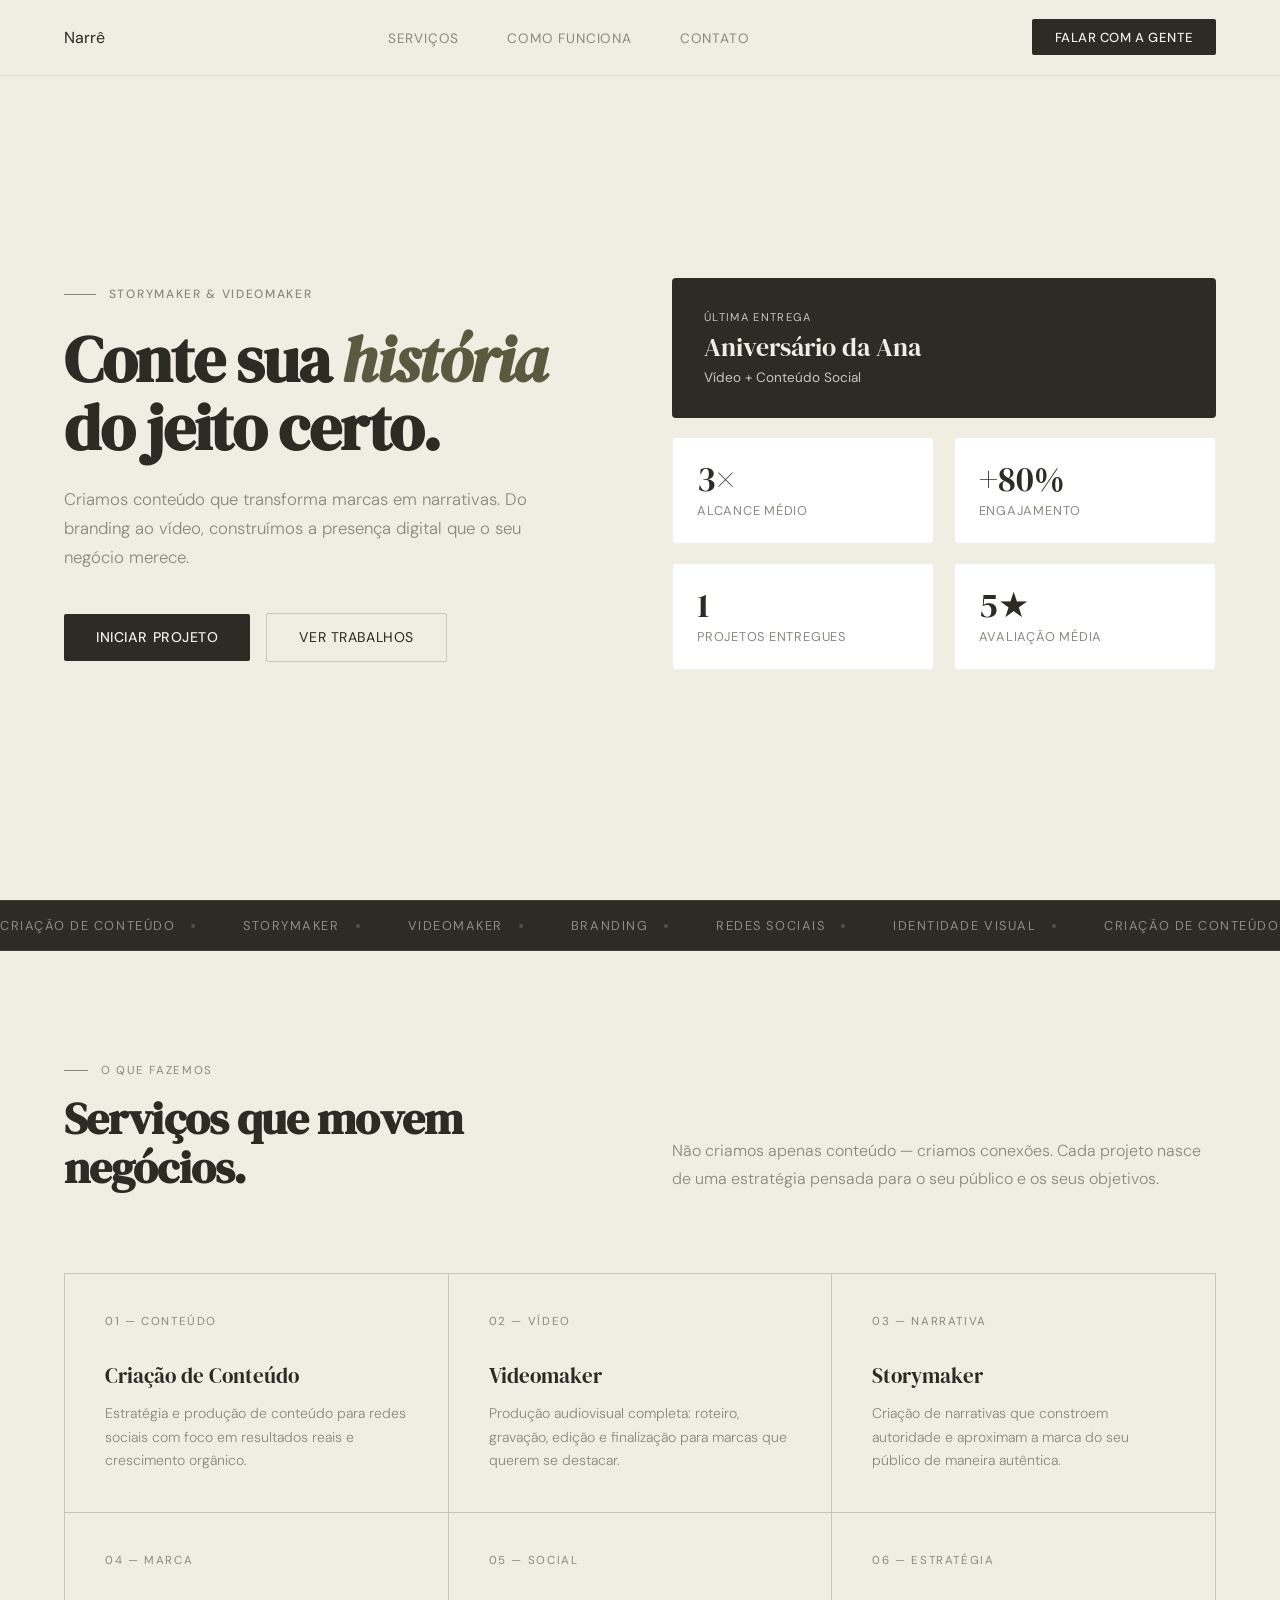
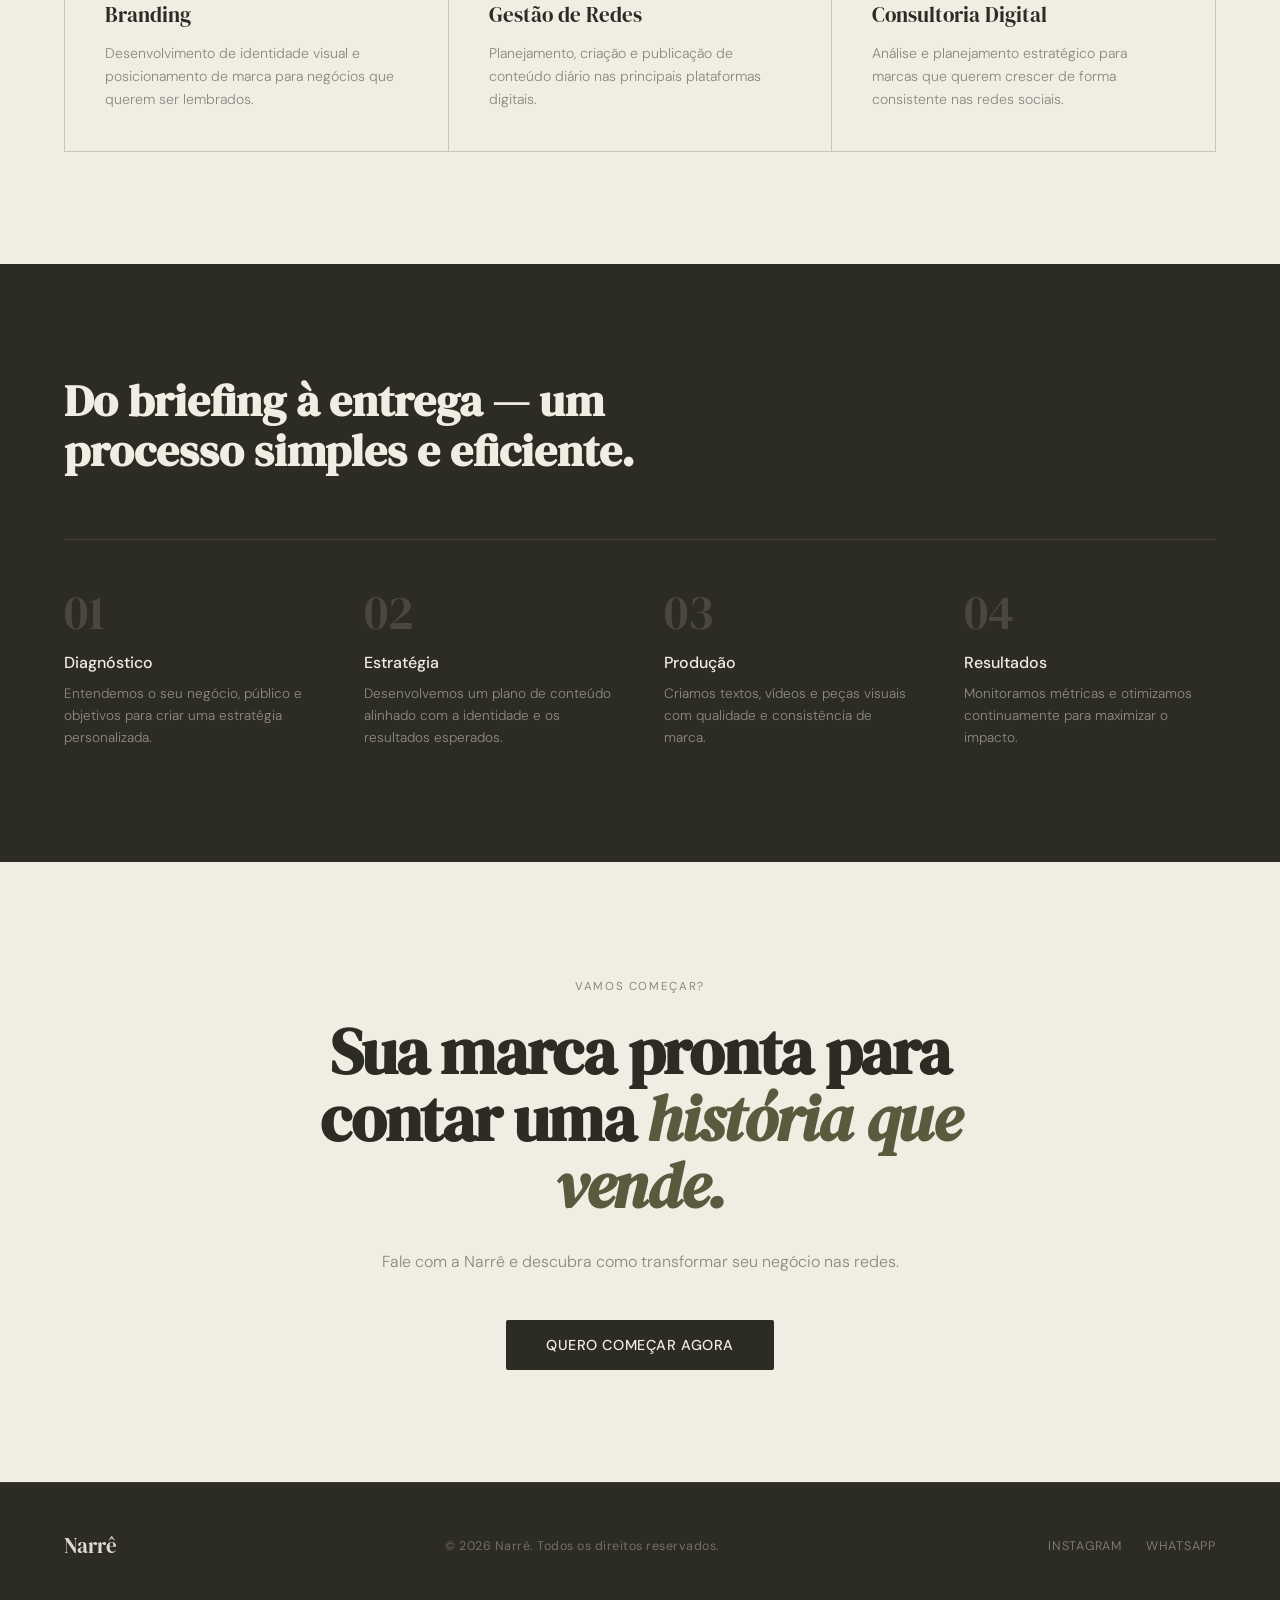
==== index.html @ 1cd0cc92 "tirando o linkedin do texto" ====
<!DOCTYPE html>
<html lang="pt-BR">
<head>
<meta charset="UTF-8">
<meta name="viewport" content="width=device-width, initial-scale=1.0">
<title>Narrê — Storymaker & Videomaker</title>
<link href="https://fonts.googleapis.com/css2?family=DM+Serif+Display:ital@0;1&family=DM+Sans:wght@300;400;500&display=swap" rel="stylesheet">
<link rel="stylesheet" href="style.css">
</head>
<body>

<nav>
  <div class="nav-logo">Narrê</div>
  <ul class="nav-links">
    <li><a href="#servicos">Serviços</a></li>
    <li><a href="#como">Como funciona</a></li>
    <li><a href="#contato">Contato</a></li>
  </ul>
  <a href="https://api.whatsapp.com/send/?phone=5511942625018&text=Ol%C3%A1%2C+quero+fazer+um+or%C3%A7amento&type=phone_number&app_absent=0" target="_blank">
  <button class="nav-cta">Falar com a gente</button>
  </a>
</nav>

<!-- HERO -->
<section class="hero">
  <div class="hero-text">
    <div class="hero-eyebrow">Storymaker & Videomaker</div>
    <h1>Conte sua <em>história</em> do jeito certo.</h1>
    <p class="hero-sub">Criamos conteúdo que transforma marcas em narrativas. Do branding ao vídeo, construímos a presença digital que o seu negócio merece.</p>
    <div class="hero-actions">
      <a href="https://api.whatsapp.com/send/?phone=5511942625018&text=Ol%C3%A1%2C+quero+fazer+um+or%C3%A7amento&type=phone_number&app_absent=0" target="_blank"><button class="btn-primary">Iniciar projeto</button></a>
      <a href="https://www.instagram.com/narre.stories?igsh=emUwam11MW8wZjVy" target="_blank"><button class="btn-ghost">Ver trabalhos</button></a>
    </div>
  </div>

 <div class="hero-visual">
    <div class="hero-card">
      <div class="hero-card-label">Última entrega</div>
      <div class="hero-card-title">Aniversário da Ana</div>
      <div class="hero-card-sub"> Vídeo + Conteúdo Social</div>
    </div>
    <div class="hero-stats">
      <div class="stat-card">
        <div class="stat-num">3×</div>
        <div class="stat-label">Alcance médio</div>
      </div>
      <div class="stat-card">
        <div class="stat-num">+80%</div>
        <div class="stat-label">Engajamento</div>
      </div>
      <div class="stat-card">
        <div class="stat-num">1</div>
        <div class="stat-label">Projetos entregues</div>
      </div>
      <div class="stat-card">
        <div class="stat-num">5★</div>
        <div class="stat-label">Avaliação média</div>
      </div>
    </div>
  </div>
</section>

<!-- MARQUEE -->
<div class="marquee-wrap">
  <div class="marquee-track">
    <span class="marquee-item">Criação de Conteúdo <span class="marquee-dot"></span></span>
    <span class="marquee-item">Storymaker <span class="marquee-dot"></span></span>
    <span class="marquee-item">Videomaker <span class="marquee-dot"></span></span>
    <span class="marquee-item">Branding <span class="marquee-dot"></span></span>
    <span class="marquee-item">Redes Sociais <span class="marquee-dot"></span></span>
    <span class="marquee-item">Identidade Visual <span class="marquee-dot"></span></span>
    <span class="marquee-item">Criação de Conteúdo <span class="marquee-dot"></span></span>
    <span class="marquee-item">Storymaker <span class="marquee-dot"></span></span>
    <span class="marquee-item">Videomaker <span class="marquee-dot"></span></span>
    <span class="marquee-item">Branding <span class="marquee-dot"></span></span>
    <span class="marquee-item">Redes Sociais <span class="marquee-dot"></span></span>
    <span class="marquee-item">Identidade Visual <span class="marquee-dot"></span></span>
  </div>
</div>

<!-- SERVICES -->
<section class="section" id="servicos">
  <div class="section-header">
    <div>
      <div class="section-eyebrow">O que fazemos</div>
      <h2 class="section-title">Serviços que movem negócios.</h2>
    </div>
    <p class="section-desc">Não criamos apenas conteúdo — criamos conexões. Cada projeto nasce de uma estratégia pensada para o seu público e os seus objetivos.</p>
  </div>

  <div class="services-grid">
    <div class="service-card">
      <div class="service-icon">01 — Conteúdo</div>
      <div class="service-name">Criação de Conteúdo</div>
      <p class="service-desc">Estratégia e produção de conteúdo para redes sociais com foco em resultados reais e crescimento orgânico.</p>
    </div>
    <div class="service-card">
      <div class="service-icon">02 — Vídeo</div>
      <div class="service-name">Videomaker</div>
      <p class="service-desc">Produção audiovisual completa: roteiro, gravação, edição e finalização para marcas que querem se destacar.</p>
    </div>
    <div class="service-card">
      <div class="service-icon">03 — Narrativa</div>
      <div class="service-name">Storymaker</div>
      <p class="service-desc">Criação de narrativas que constroem autoridade e aproximam a marca do seu público de maneira autêntica.</p>
    </div>
    <div class="service-card">
      <div class="service-icon">04 — Marca</div>
      <div class="service-name">Branding</div>
      <p class="service-desc">Desenvolvimento de identidade visual e posicionamento de marca para negócios que querem ser lembrados.</p>
    </div>
    <div class="service-card">
      <div class="service-icon">05 — Social</div>
      <div class="service-name">Gestão de Redes</div>
      <p class="service-desc">Planejamento, criação e publicação de conteúdo diário nas principais plataformas digitais.</p>
    </div>
    <div class="service-card">
      <div class="service-icon">06 — Estratégia</div>
      <div class="service-name">Consultoria Digital</div>
      <p class="service-desc">Análise e planejamento estratégico para marcas que querem crescer de forma consistente nas redes sociais.</p>
    </div>
  </div>
</section>

<!-- HOW IT WORKS -->
<section class="how-section" id="como">
  <h2 class="how-title">Do briefing à entrega — um processo simples e eficiente.</h2>
  <div class="steps">
    <div class="step">
      <div class="step-num">01</div>
      <div class="step-title">Diagnóstico</div>
      <p class="step-desc">Entendemos o seu negócio, público e objetivos para criar uma estratégia personalizada.</p>
    </div>
    <div class="step">
      <div class="step-num">02</div>
      <div class="step-title">Estratégia</div>
      <p class="step-desc">Desenvolvemos um plano de conteúdo alinhado com a identidade e os resultados esperados.</p>
    </div>
    <div class="step">
      <div class="step-num">03</div>
      <div class="step-title">Produção</div>
      <p class="step-desc">Criamos textos, vídeos e peças visuais com qualidade e consistência de marca.</p>
    </div>
    <div class="step">
      <div class="step-num">04</div>
      <div class="step-title">Resultados</div>
      <p class="step-desc">Monitoramos métricas e otimizamos continuamente para maximizar o impacto.</p>
    </div>
  </div>
</section>

<!-- CTA -->
<section class="cta-section" id="contato">
  <span class="cta-tag">Vamos começar?</span>
  <h2 class="cta-title">Sua marca pronta para contar uma <em>história que vende.</em></h2>
  <p class="cta-sub">Fale com a Narrê e descubra como transformar seu negócio nas redes.</p>
  <a href="https://api.whatsapp.com/send/?phone=5511942625018&text=Ol%C3%A1%2C+quero+fazer+um+or%C3%A7amento&type=phone_number&app_absent=0" target="_blank">
    <button class="btn-primary" style="font-size: 0.9rem; padding: 1rem 2.5rem;">Quero começar agora</button>
  </a>
</section>

<!-- FOOTER -->
<footer>
  <div class="footer-logo">Narrê</div>
  <div class="footer-copy">© 2026 Narrê. Todos os direitos reservados.</div>
  <div class="footer-links">
    <a href="https://www.instagram.com/narre.stories?igsh=emUwam11MW8wZjVy" target="_blank">Instagram</a>
    <a href="https://api.whatsapp.com/send/?phone=5511942625018&text=Ol%C3%A1%2C+quero+fazer+um+or%C3%A7amento&type=phone_number&app_absent=0" target="_blank">WhatsApp</a>
  </div>
</footer>

</body>
</html>
---- style.css ----
* { margin: 0; padding: 0; box-sizing: border-box; }

  :root {
    --cream: #F0EDE3;
    --dark: #2C2B24;
    --olive: #3D3C2E;
    --gray: #8A8880;
    --light-gray: #C8C5BB;
    --accent: #5C5A3E;
  }

  html { scroll-behavior: smooth; }

  body {
    font-family: 'DM Sans', sans-serif;
    background: var(--cream);
    color: var(--dark);
    overflow-x: hidden;
  }

  /* NAV */
  nav {
    position: fixed; top: 0; left: 0; right: 0; z-index: 100;
    display: flex; align-items: center; justify-content: space-between;
    padding: 1.2rem 5%;
    background: rgba(240, 237, 227, 0.92);
    backdrop-filter: blur(10px);
    border-bottom: 1px solid rgba(44,43,36,0.08);
  }
.nav-links { 
  display: flex; 
  gap: 2rem; 
  list-style: none;
}

.nav-links a {
  position: relative;
  font-size: 0.85rem; 
  font-weight: 400; 
  letter-spacing: 0.06em; 
  text-transform: uppercase; 
  color: var(--gray); 
  text-decoration: none;
  transition: color 0.2s;
  padding: 6px 8px;
  z-index: 1;
}

/* fundo animado */
.nav-links a::before {
  content: "";
  position: absolute;
  inset: 0;
  background: var(--dark);
  z-index: -1;

  transform: scaleX(0);
  transform-origin: center;
  transition: transform 0.3s ease;
  
}

/* hover */
.nav-links a:hover::before {
  transform: scaleX(1);
}

.nav-links a:hover {
  color: var(--cream);
}
  /*
  .nav-logo {
    font-family: 'DM Serif Display', serif;
    font-size: 1.6rem;
    color: var(--dark);
    letter-spacing: -0.02em;
  }

  .nav-links { display: flex; gap: 2rem; list-style: none;}
  .nav-links a {
    font-size: 0.85rem; font-weight: 400; letter-spacing: 0.06em; 
    text-transform: uppercase; color: var(--gray); text-decoration: none;
    transition: color 0.2s;
  }
  .nav-links a:hover { color: var(--dark); }
*/
  .nav-cta {
    background: var(--dark); color: var(--cream);
    border: none; padding: 0.6rem 1.4rem;
    font-family: 'DM Sans', sans-serif; font-size: 0.82rem;
    font-weight: 500; letter-spacing: 0.04em;
    cursor: pointer; border-radius: 2px;
    text-transform: uppercase; transition: background 0.2s;
  }
  .nav-cta:hover { background: var(--olive); }

  /* HERO */
  .hero {
    min-height: 100vh;
    display: grid; grid-template-columns: 1fr 1fr;
    align-items: center;
    padding: 8rem 5% 5rem;
    gap: 4rem;
  }

  .hero-eyebrow {
    font-size: 0.75rem; font-weight: 500; letter-spacing: 0.14em;
    text-transform: uppercase; color: var(--gray);
    margin-bottom: 1.5rem;
    display: flex; align-items: center; gap: 0.8rem;
  }
  .hero-eyebrow::before {
    content: ''; display: block; width: 32px; height: 1px; background: var(--gray);
  }

  .hero h1 {
    font-family: 'DM Serif Display', serif;
    font-size: clamp(3rem, 5vw, 4.5rem);
    line-height: 1.05; letter-spacing: -0.02em;
    color: var(--dark); margin-bottom: 1.5rem;
  }

  .hero h1 em {
    font-style: italic; color: var(--accent);
  }

  .hero-sub {
    font-size: 1.05rem; font-weight: 300; line-height: 1.75;
    color: var(--gray); max-width: 480px; margin-bottom: 2.5rem;
  }

  .hero-actions { display: flex; gap: 1rem; align-items: center; }

  .btn-primary {
    background: var(--dark); color: var(--cream);
    border: none; padding: 0.9rem 2rem;
    font-family: 'DM Sans', sans-serif; font-size: 0.88rem;
    font-weight: 500; letter-spacing: 0.04em; text-transform: uppercase;
    cursor: pointer; border-radius: 2px; transition: background 0.2s;
  }
  .btn-primary:hover { background: var(--olive); }

  .btn-ghost {
    background: transparent; color: var(--dark);
    border: 1px solid var(--light-gray); padding: 0.9rem 2rem;
    font-family: 'DM Sans', sans-serif; font-size: 0.88rem;
    font-weight: 400; letter-spacing: 0.04em; text-transform: uppercase;
    cursor: pointer; border-radius: 2px; transition: border-color 0.2s;
  }
  .btn-ghost:hover { border-color: var(--dark); }

  /* HERO VISUAL */
  .hero-visual {
    display: flex; flex-direction: column; gap: 1.2rem;
    position: relative;
  }

  .hero-card {
    background: var(--dark); color: var(--cream);
    border-radius: 4px; padding: 2rem;
    position: relative; overflow: hidden;
  }

  .hero-card-label {
    font-size: 0.7rem; letter-spacing: 0.12em; text-transform: uppercase;
    color: var(--light-gray); margin-bottom: 0.5rem;
  }

  .hero-card-title {
    font-family: 'DM Serif Display', serif;
    font-size: 1.6rem; line-height: 1.2;
  }

  .hero-card-sub { font-size: 0.85rem; color: var(--light-gray); margin-top: 0.4rem; }

  .hero-stats {
    display: grid; grid-template-columns: 1fr 1fr;
    gap: 1.2rem;
  }

  .stat-card {
    background: white; border-radius: 4px; padding: 1.5rem;
    border: 1px solid rgba(44,43,36,0.08);
  }

  .stat-num {
    font-family: 'DM Serif Display', serif;
    font-size: 2.2rem; color: var(--dark); line-height: 1;
  }

  .stat-label {
    font-size: 0.8rem; color: var(--gray); margin-top: 0.3rem;
    text-transform: uppercase; letter-spacing: 0.06em;
  }

  /* MARQUEE */
  .marquee-wrap {
    overflow: hidden; background: var(--dark); padding: 1rem 0;
    border-top: 1px solid rgba(240,237,227,0.1);
    border-bottom: 1px solid rgba(240,237,227,0.1);
  }

  .marquee-track {
    display: flex; gap: 3rem; white-space: nowrap;
    animation: marquee 18s linear infinite;
  }

  .marquee-item {
    font-size: 0.8rem; letter-spacing: 0.12em; text-transform: uppercase;
    color: var(--cream); opacity: 0.5; flex-shrink: 0;
    display: flex; align-items: center; gap: 1rem;
  }

  .marquee-dot {
    width: 4px; height: 4px; border-radius: 50%;
    background: var(--cream); opacity: 0.4;
  }

  @keyframes marquee {
    from { transform: translateX(0); }
    to { transform: translateX(-50%); }
  }

  /* SERVICES */
  .section { padding: 7rem 5%; }

  .section-header {
    display: grid; grid-template-columns: 1fr 1fr;
    gap: 4rem; margin-bottom: 5rem; align-items: end;
  }

  .section-eyebrow {
    font-size: 0.72rem; letter-spacing: 0.14em; text-transform: uppercase;
    color: var(--gray); margin-bottom: 1rem;
    display: flex; align-items: center; gap: 0.8rem;
  }

  .section-eyebrow::before {
    content: ''; display: block; width: 24px; height: 1px; background: var(--gray);
  }

  .section-title {
    font-family: 'DM Serif Display', serif;
    font-size: clamp(2rem, 3.5vw, 3rem);
    line-height: 1.1; letter-spacing: -0.02em;
  }

  .section-desc {
    font-size: 1rem; line-height: 1.75; color: var(--gray);
    font-weight: 300;
  }

  .services-grid {
    display: grid; grid-template-columns: repeat(3, 1fr);
    gap: 1px; background: var(--light-gray);
    border: 1px solid var(--light-gray);
  }

  .service-card {
    background: var(--cream); padding: 2.5rem;
    transition: background 0.25s;
    cursor: default;
  }

  .service-card:hover { background: var(--dark); }
  .service-card:hover .service-icon { color: var(--cream); opacity: 0.4; }
  .service-card:hover .service-name { color: var(--cream); }
  .service-card:hover .service-desc { color: var(--light-gray); }

  .service-icon {
    font-size: 0.72rem; letter-spacing: 0.14em; text-transform: uppercase;
    color: var(--gray); margin-bottom: 2rem;
    font-family: 'DM Sans', sans-serif;
    transition: color 0.25s, opacity 0.25s;
  }

  .service-name {
    font-family: 'DM Serif Display', serif;
    font-size: 1.3rem; margin-bottom: 0.8rem;
    transition: color 0.25s;
  }

  .service-desc {
    font-size: 0.88rem; line-height: 1.65; color: var(--gray);
    font-weight: 300; transition: color 0.25s;
  }

  /* HOW IT WORKS */
  .how-section {
    padding: 7rem 5%; background: var(--dark); color: var(--cream);
  }

  .how-title {
    font-family: 'DM Serif Display', serif;
    font-size: clamp(2rem, 3.5vw, 3rem);
    line-height: 1.1; margin-bottom: 4rem;
    max-width: 600px;
  }

  .steps {
    display: grid; grid-template-columns: repeat(4, 1fr);
    gap: 3rem;
    border-top: 1px solid rgba(240,237,227,0.12);
    padding-top: 3rem;
  }

  .step-num {
    font-family: 'DM Serif Display', serif;
    font-size: 3rem; color: rgba(240,237,227,0.15);
    margin-bottom: 1rem; line-height: 1;
  }

  .step-title {
    font-size: 1rem; font-weight: 500; margin-bottom: 0.6rem; color: var(--cream);
  }

  .step-desc {
    font-size: 0.85rem; color: rgba(240,237,227,0.5); line-height: 1.65; font-weight: 300;
  }

  /* CTA */
  .cta-section {
    padding: 7rem 5%; text-align: center;
    background: var(--cream);
  }

  .cta-tag {
    display: inline-block;
    font-size: 0.72rem; letter-spacing: 0.14em; text-transform: uppercase;
    color: var(--gray); margin-bottom: 1.5rem;
  }

  .cta-title {
    font-family: 'DM Serif Display', serif;
    font-size: clamp(2.5rem, 5vw, 4.5rem);
    line-height: 1.05; letter-spacing: -0.02em;
    max-width: 700px; margin: 0 auto 2rem;
  }

  .cta-title em { font-style: italic; color: var(--accent); }

  .cta-sub {
    font-size: 1rem; color: var(--gray); font-weight: 300;
    margin-bottom: 3rem;
  }

  /* FOOTER */
  footer {
    margin: 0 auto;
    background: var(--dark); color: var(--cream);
    padding: 3rem 5%;
    display: flex;
    align-items: center; justify-content: space-between;
    border-top: 1px solid rgba(240,237,227,0.08);
  }

  .footer-logo {
    font-family: 'DM Serif Display', serif;
    font-size: 1.3rem; opacity: 0.9;
  }

  .footer-copy {
    font-size: 0.78rem; color: rgba(240,237,227,0.35);
    letter-spacing: 0.04em;
    padding: 0rem 5%;
  }

  .footer-links { display: flex; gap: 1.5rem; }
  .footer-links a {
    font-size: 0.78rem; color: rgba(240,237,227,0.4);
    text-decoration: none; text-transform: uppercase; letter-spacing: 0.06em;
    transition: opacity 0.2s;
  }
  .footer-links a:hover { opacity: 1; color: var(--cream); }

  /* ANIMATIONS */
  @keyframes fadeUp {
    from { opacity: 0; transform: translateY(24px); }
    to { opacity: 1; transform: translateY(0); }
  }

  .hero-text > * { animation: fadeUp 0.7s ease both; }
  .hero-eyebrow { animation-delay: 0.1s; }
  .hero h1 { animation-delay: 0.25s; }
  .hero-sub { animation-delay: 0.4s; }
  .hero-actions { animation-delay: 0.55s; }
  .hero-visual { animation: fadeUp 0.7s 0.3s ease both; }

  @media (max-width: 900px) {
    .hero { grid-template-columns: 1fr; padding-top: 7rem; }
    .hero-stats { display: none; }
    .services-grid { grid-template-columns: 1fr 1fr; }
    .steps { grid-template-columns: 1fr 1fr; }
    .section-header { grid-template-columns: 1fr; gap: 1.5rem; }
    footer { flex-direction: column; gap: 1.5rem; text-align: center; }
  }

  @media (max-width: 600px) {
    .services-grid { grid-template-columns: 1fr; }
    .steps { grid-template-columns: 1fr; }
    nav .nav-links { display: none; }
  }
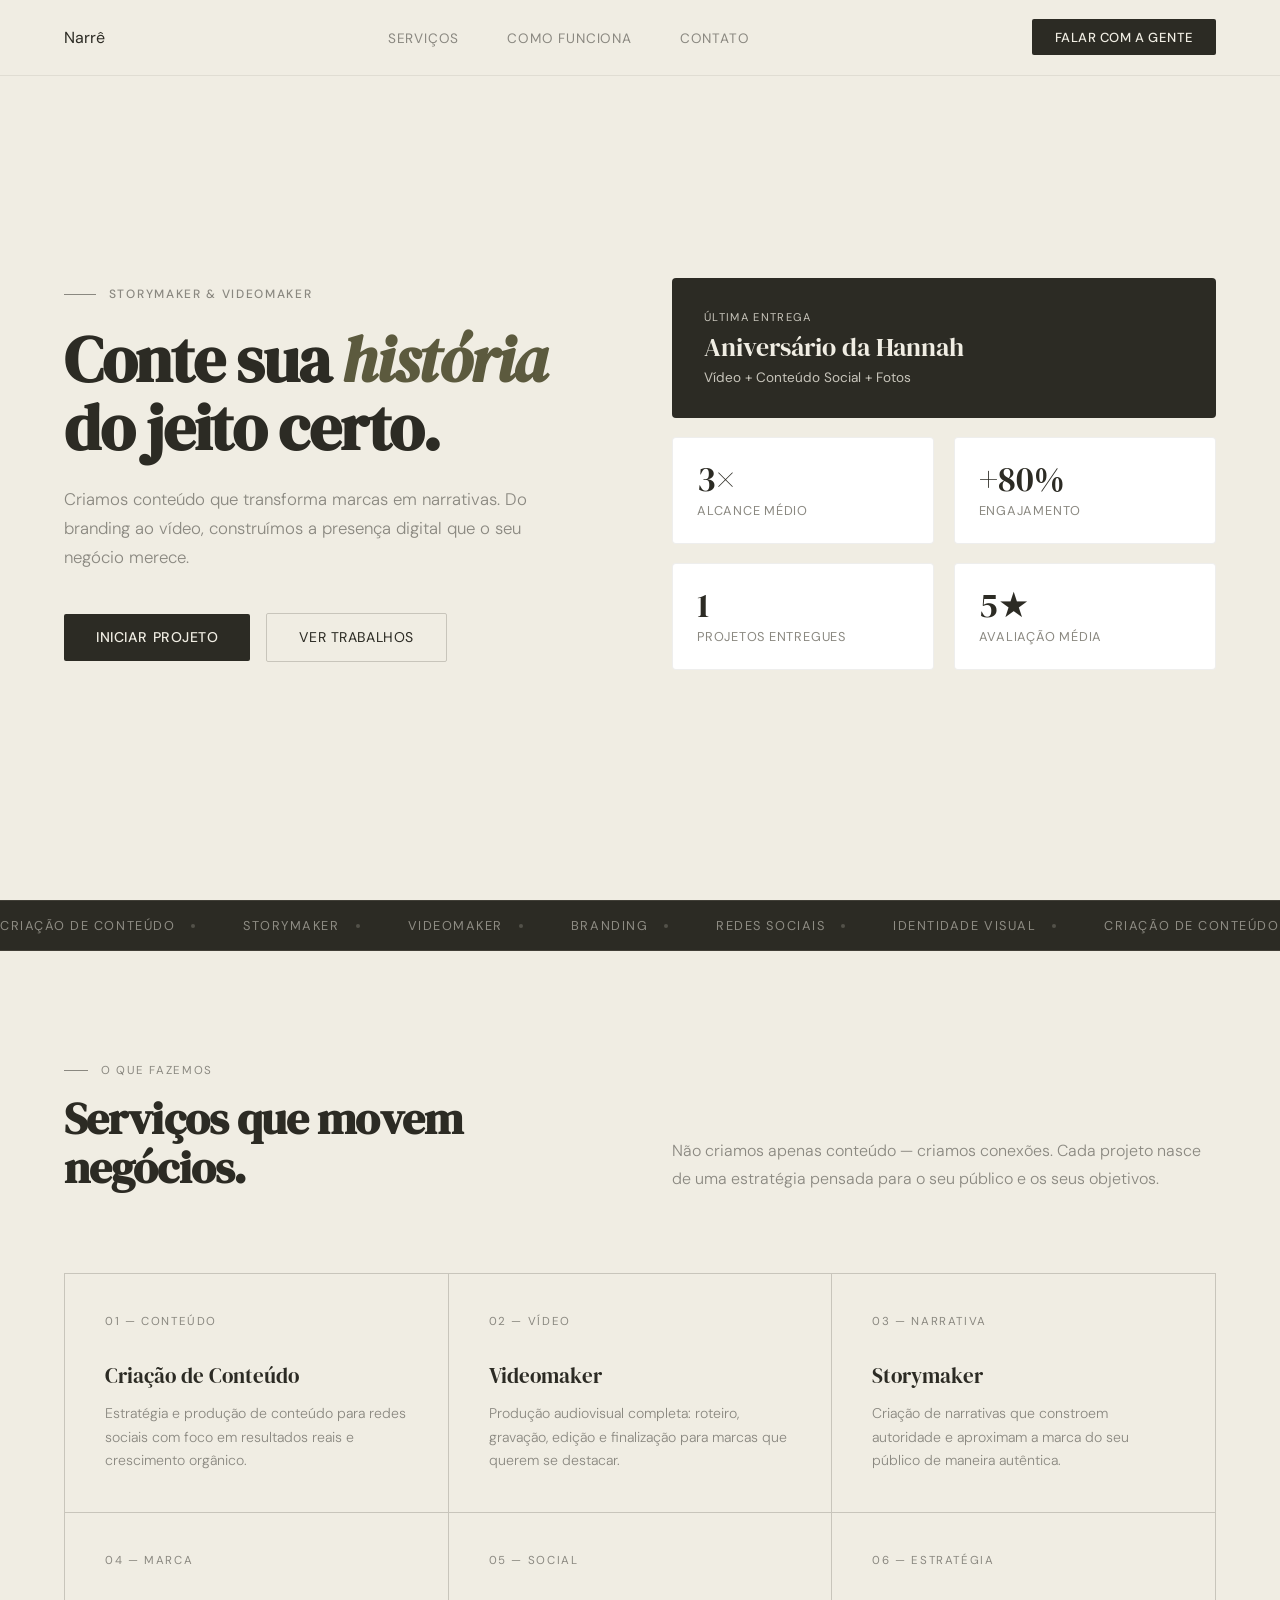
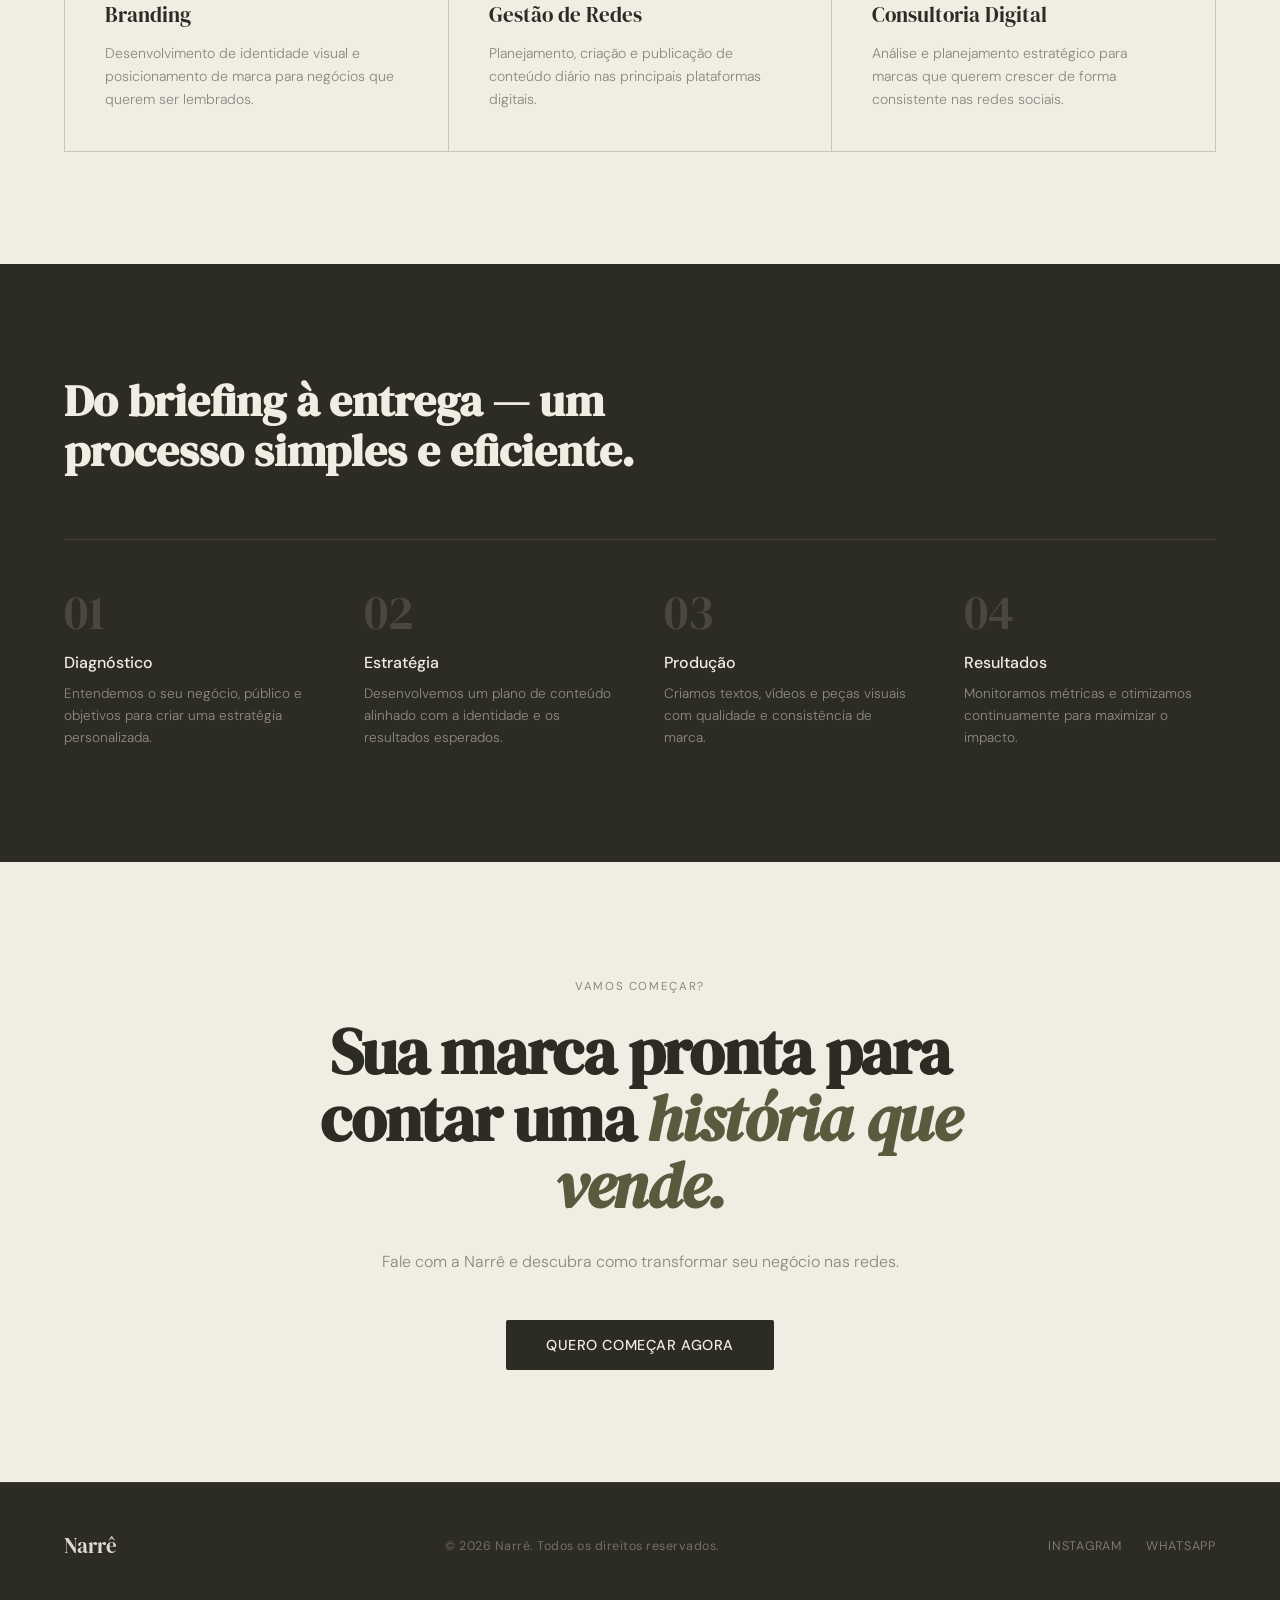
==== commit 6791ebe3: "alterando o texto de ultima entrega" ====
--- a/index.html
+++ b/index.html
@@ -36,8 +36,8 @@
  <div class="hero-visual">
     <div class="hero-card">
       <div class="hero-card-label">Última entrega</div>
-      <div class="hero-card-title">Aniversário da Ana</div>
-      <div class="hero-card-sub"> Vídeo + Conteúdo Social</div>
+      <div class="hero-card-title">Aniversário da Hannah</div>
+      <div class="hero-card-sub"> Vídeo + Conteúdo Social + Fotos</div>
     </div>
     <div class="hero-stats">
       <div class="stat-card">
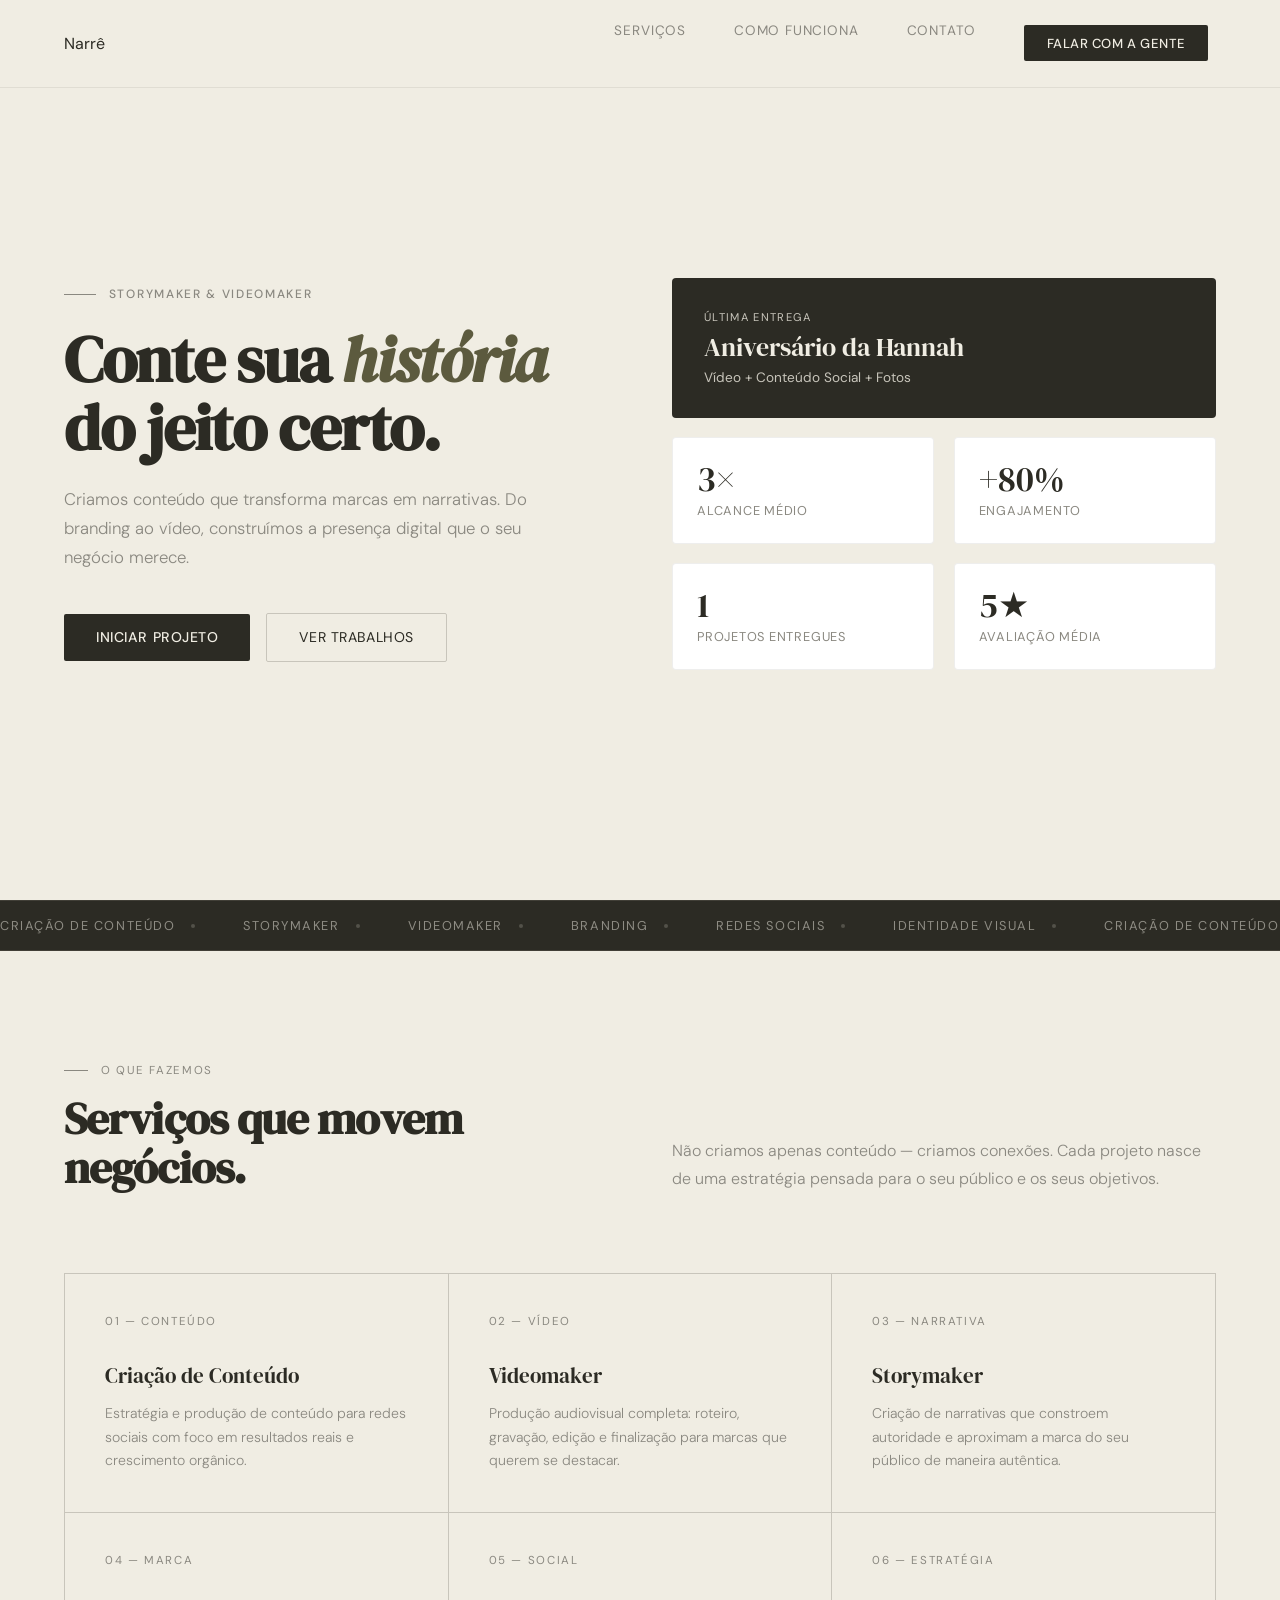
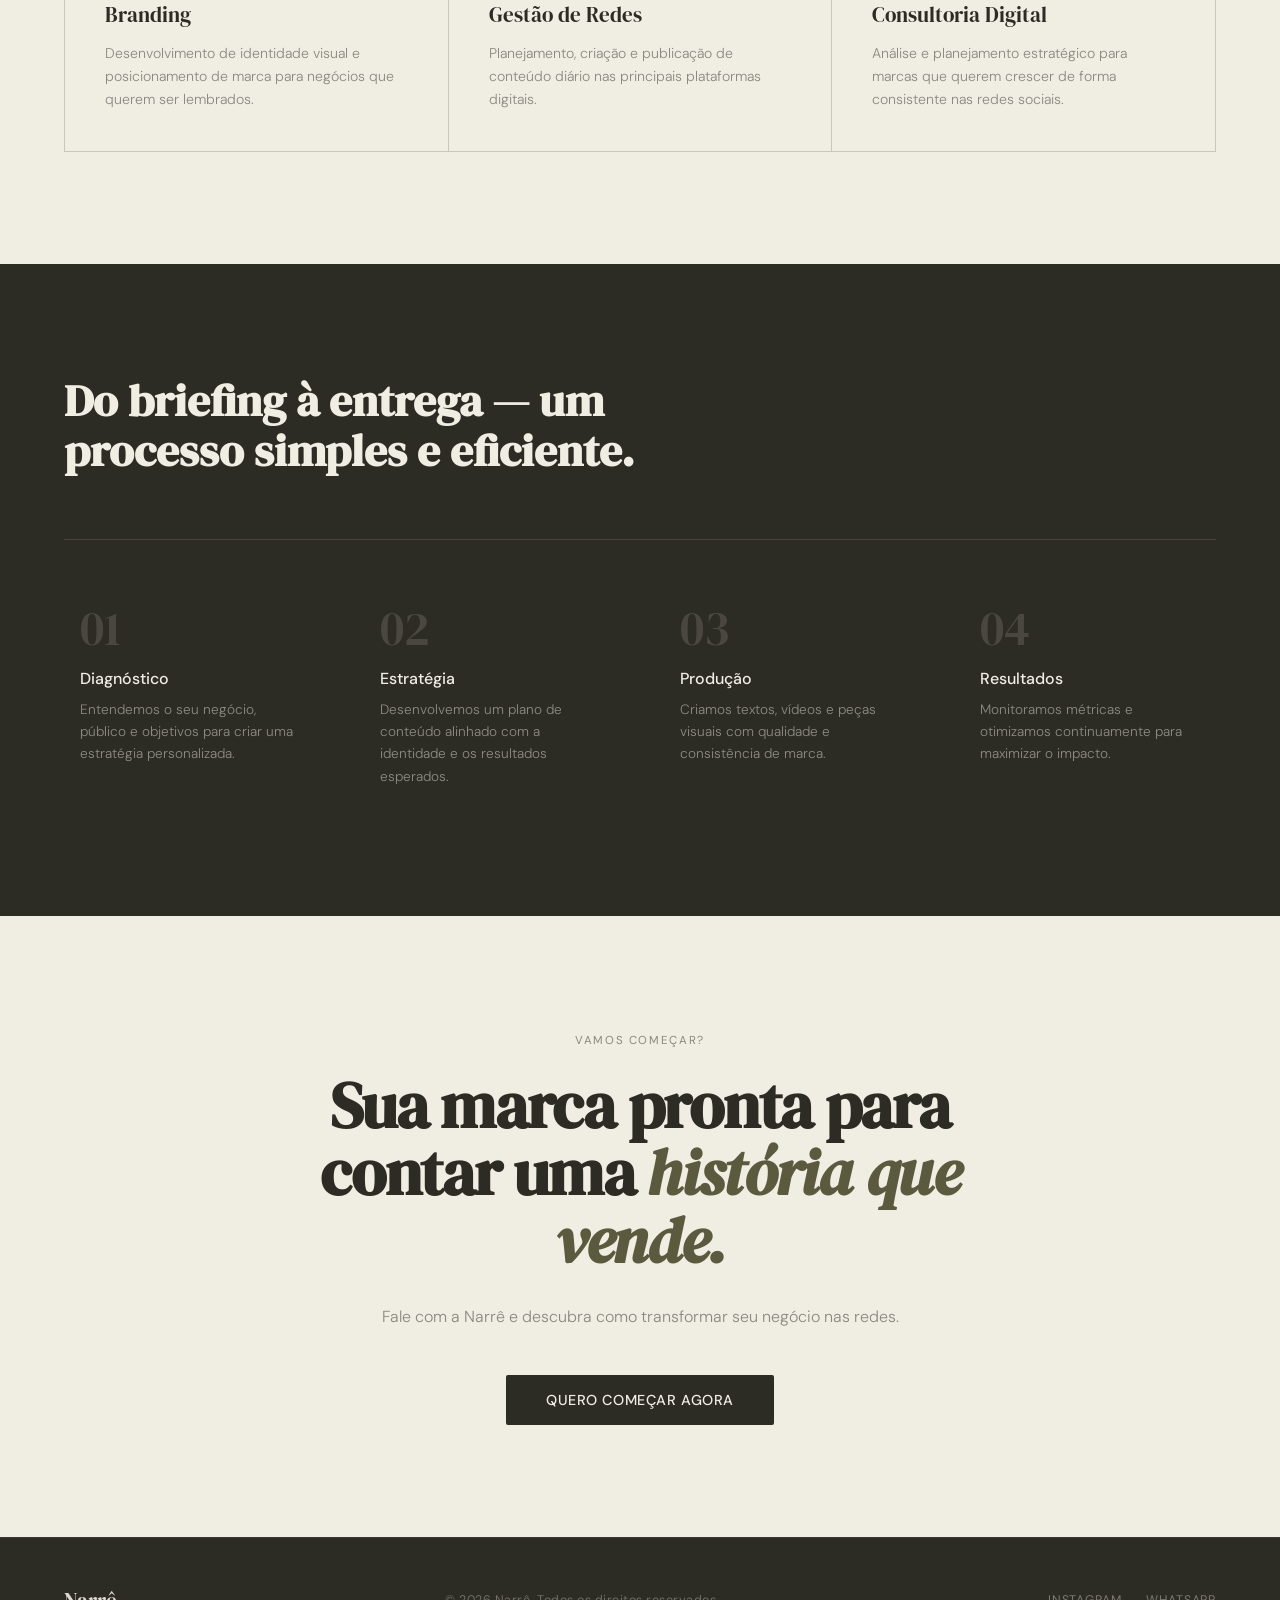
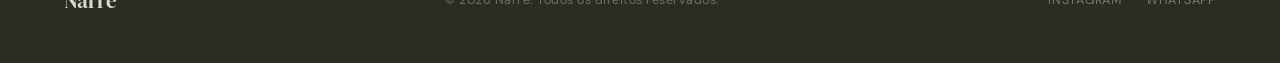
==== commit c539d203: "alterando funcao da logo" ====
--- a/index.html
+++ b/index.html
@@ -10,12 +10,11 @@
 <body>
 
 <nav>
-  <div class="nav-logo">Narrê</div>
+  <div class="nav-logo" onclick="window.scrollTo({ top: 0, behavior: 'smooth' })" style="cursor: pointer;" aria-label="Voltar ao topo">Narrê</div>
   <ul class="nav-links">
     <li><a href="#servicos">Serviços</a></li>
     <li><a href="#como">Como funciona</a></li>
     <li><a href="#contato">Contato</a></li>
-  </ul>
   <a href="https://api.whatsapp.com/send/?phone=5511942625018&text=Ol%C3%A1%2C+quero+fazer+um+or%C3%A7amento&type=phone_number&app_absent=0" target="_blank">
   <button class="nav-cta">Falar com a gente</button>
   </a>
--- a/style.css
+++ b/style.css
@@ -53,6 +53,7 @@
   inset: 0;
   background: var(--dark);
   z-index: -1;
+  border-radius: 5px;
 
   transform: scaleX(0);
   transform-origin: center;
@@ -193,6 +194,19 @@
     text-transform: uppercase; letter-spacing: 0.06em;
   }
 
+  .hero-card,
+.stat-card {
+  transition: transform 0.35s ease, box-shadow 0.35s ease;
+  cursor: pointer;
+}
+
+/* efeito ao passar o mouse */
+.hero-card:hover,
+.stat-card:hover {
+  transform: scale(1.05) translateY(-5px);
+  box-shadow: 0 20px 40px rgba(0, 0, 0, 0.15);
+}
+
   /* MARQUEE */
   .marquee-wrap {
     overflow: hidden; background: var(--dark); padding: 1rem 0;
@@ -317,6 +331,18 @@
   .step-desc {
     font-size: 0.85rem; color: rgba(240,237,227,0.5); line-height: 1.65; font-weight: 300;
   }
+
+  .step {
+  transition: all 0.35s ease;
+  padding: 1rem;
+  border-radius: 6px;
+}
+
+/* efeito principal */
+.step:hover {
+  transform: translateY(-6px);
+  background: rgba(255, 255, 255, 0.03);
+}
 
   /* CTA */
   .cta-section {
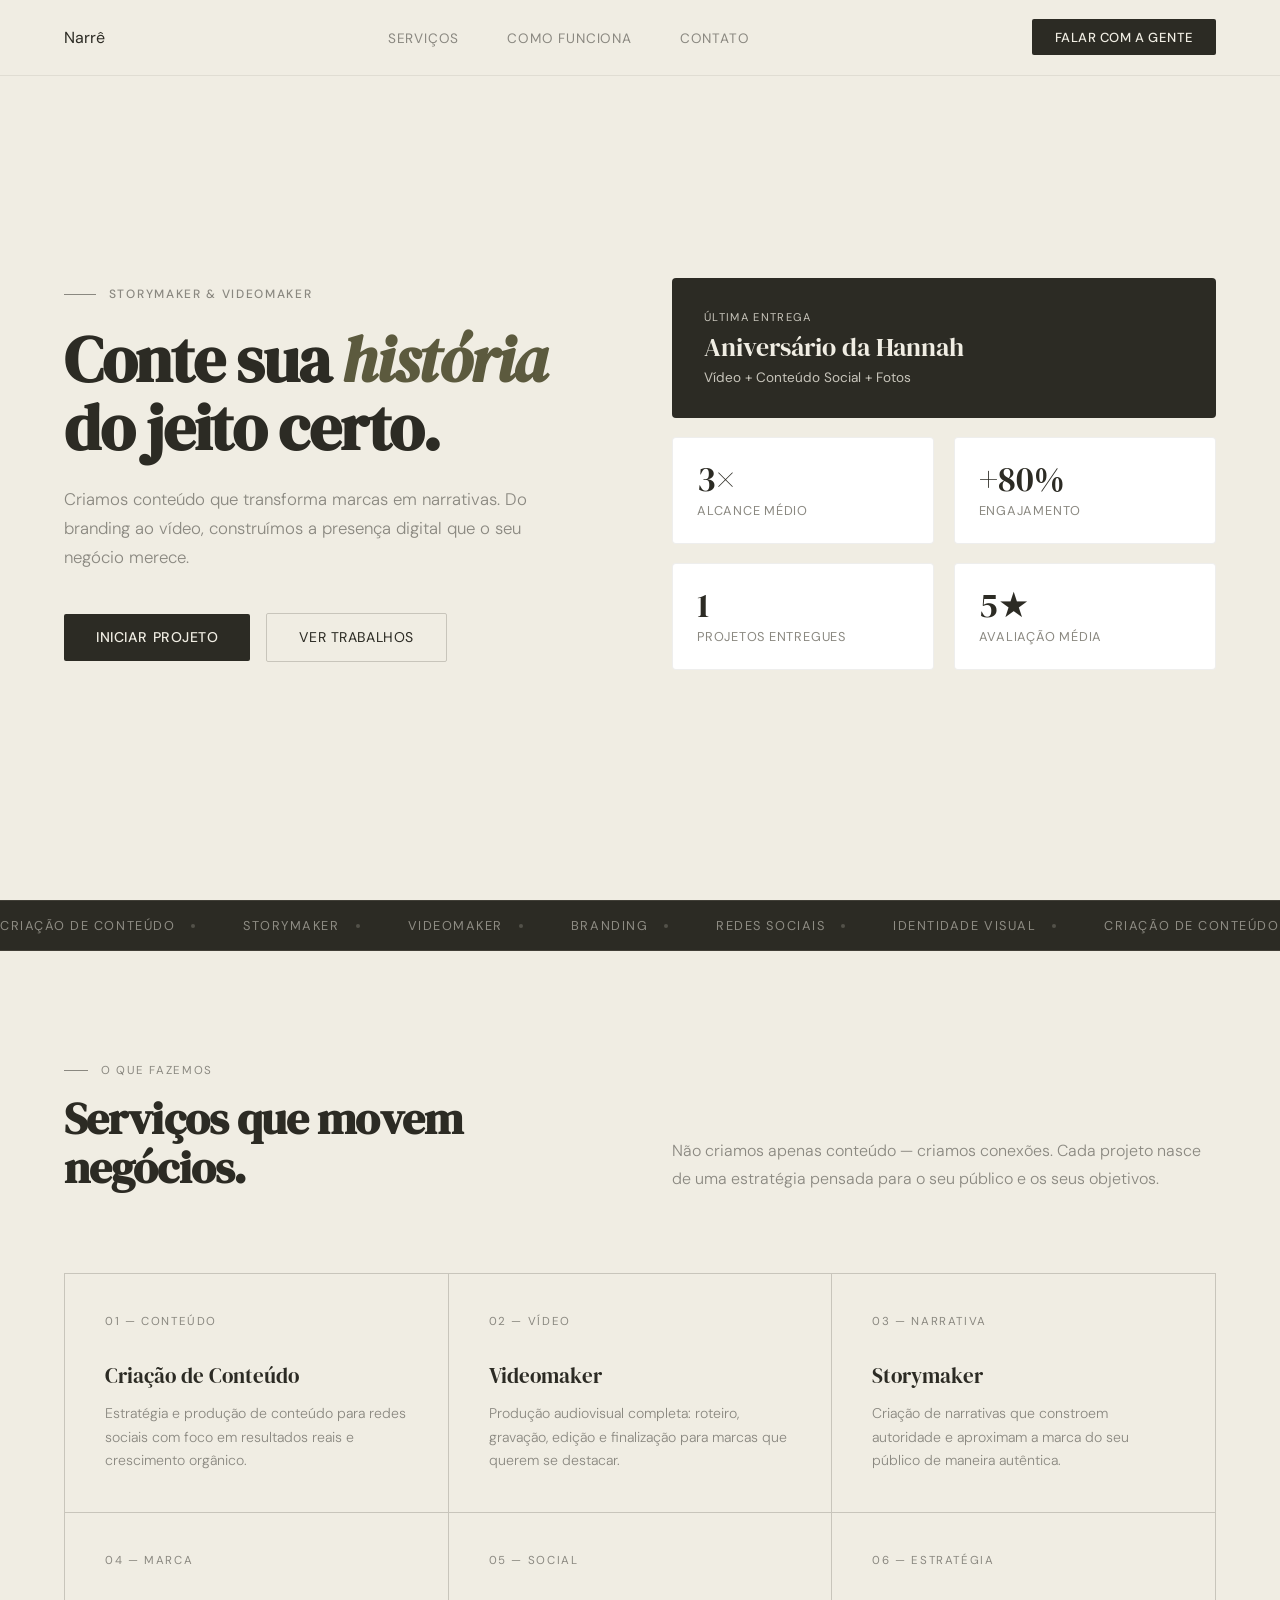
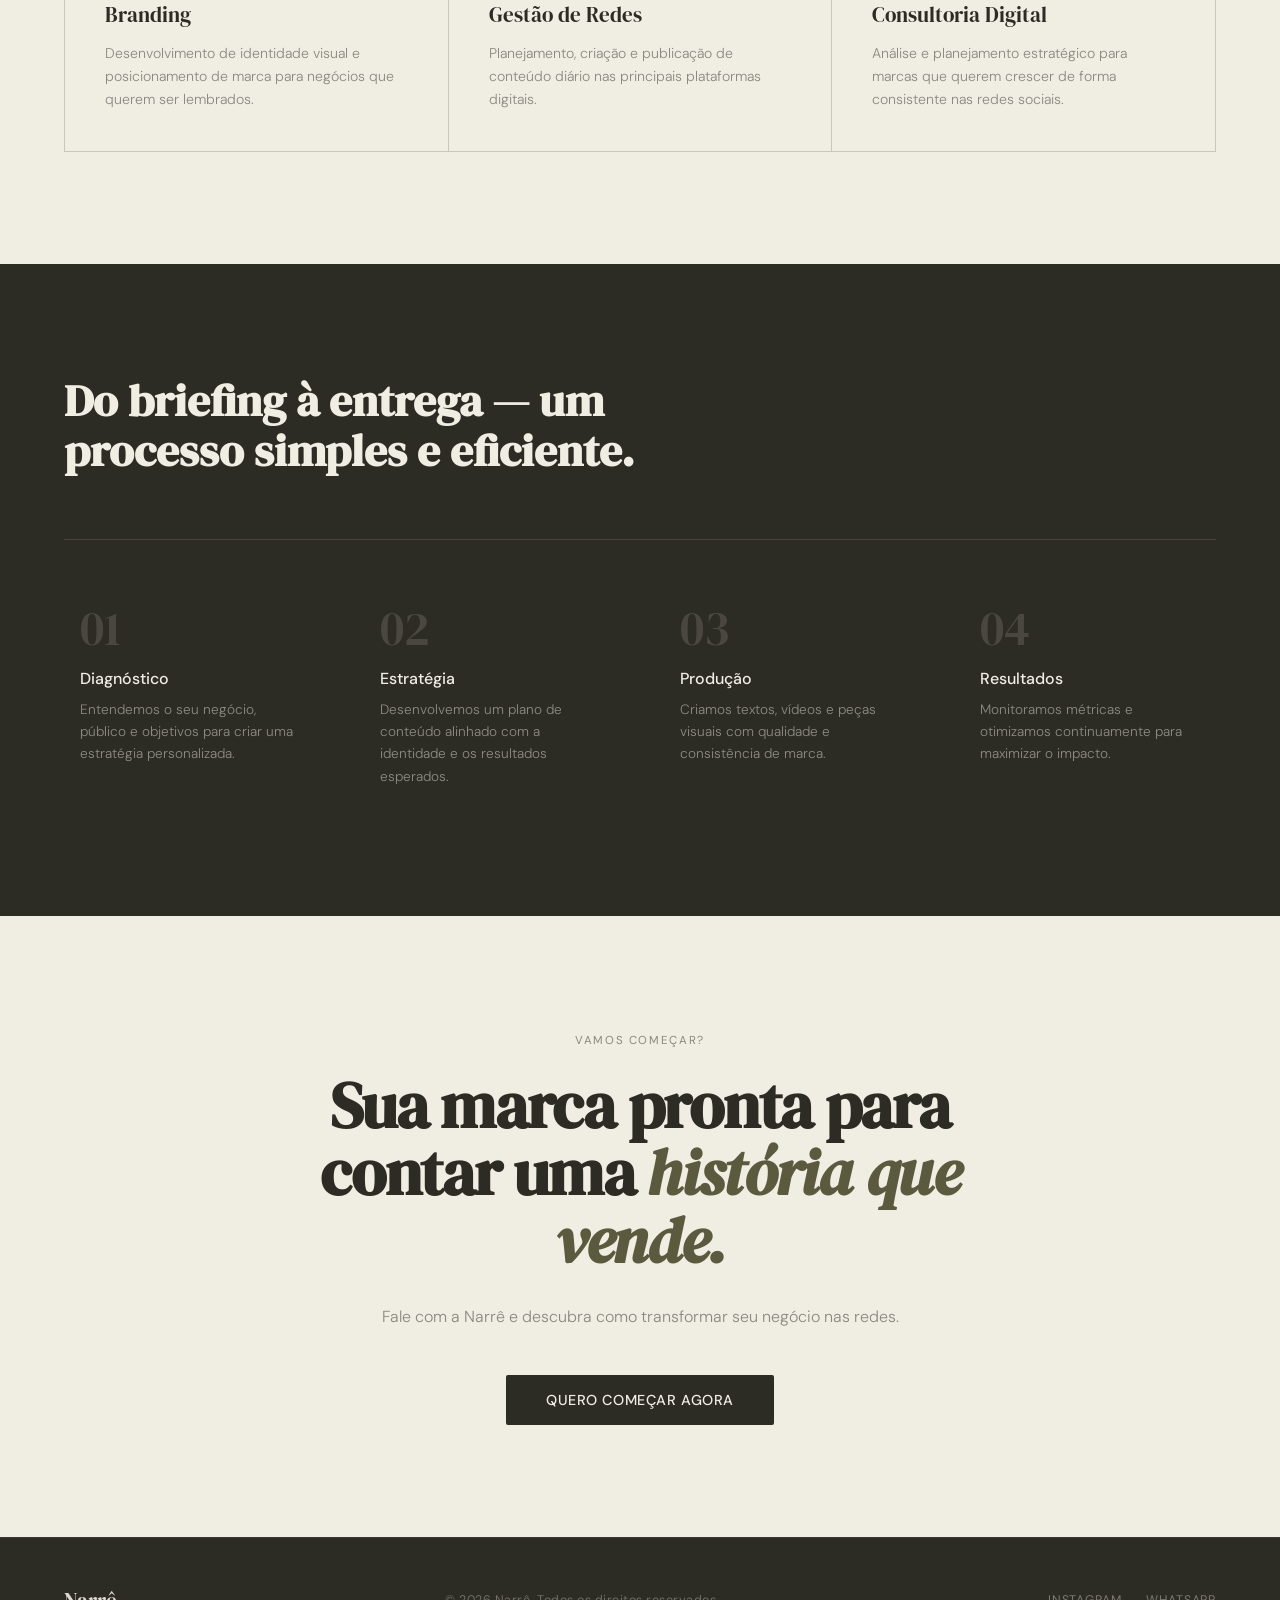
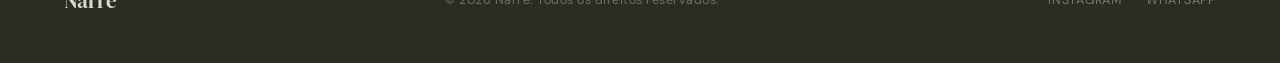
==== commit d900da07: "ajuste na nav" ====
--- a/index.html
+++ b/index.html
@@ -14,7 +14,7 @@
   <ul class="nav-links">
     <li><a href="#servicos">Serviços</a></li>
     <li><a href="#como">Como funciona</a></li>
-    <li><a href="#contato">Contato</a></li>
+    <li><a href="#contato">Contato</a></li> </ul>
   <a href="https://api.whatsapp.com/send/?phone=5511942625018&text=Ol%C3%A1%2C+quero+fazer+um+or%C3%A7amento&type=phone_number&app_absent=0" target="_blank">
   <button class="nav-cta">Falar com a gente</button>
   </a>
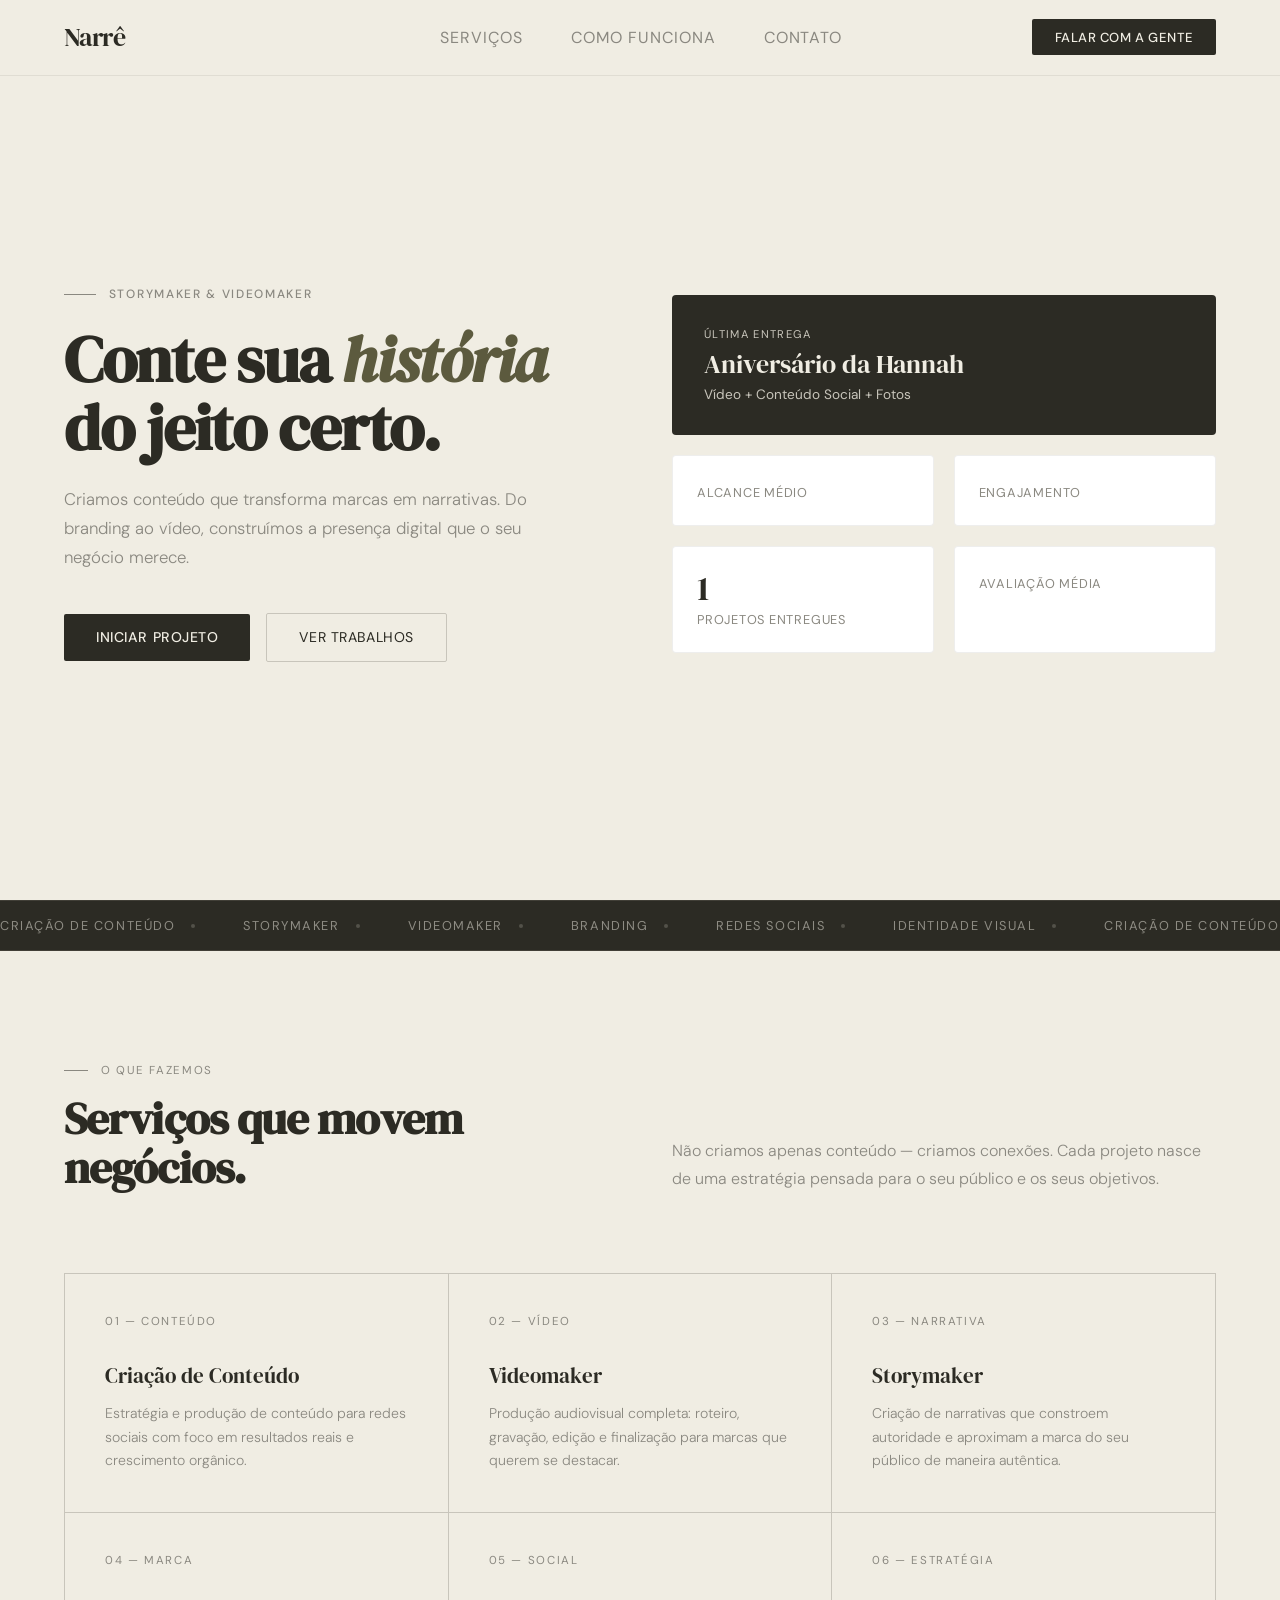
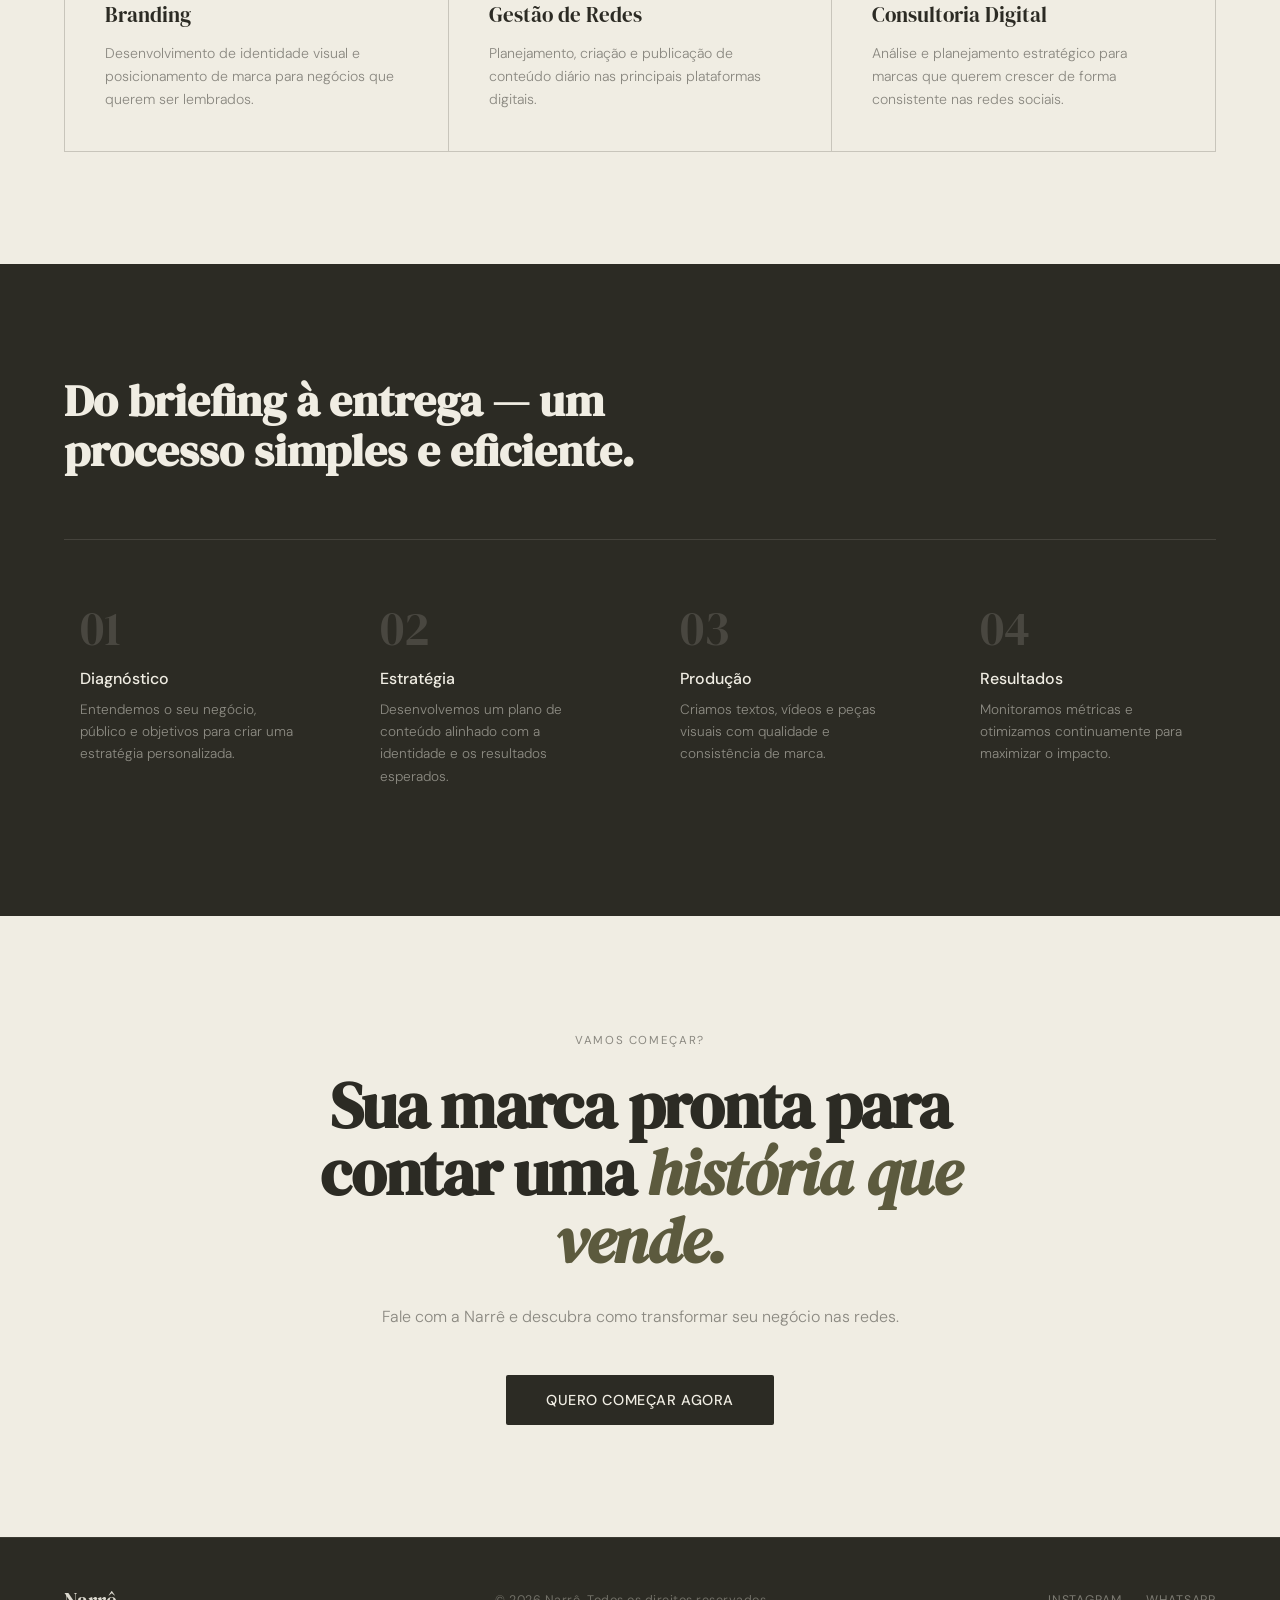
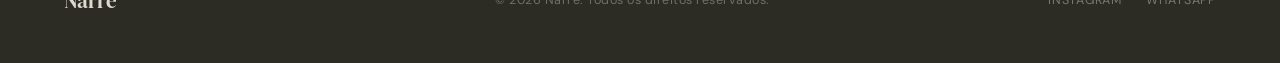
==== commit 185696be: "alterado o campo hero-stats, tirei os dados alcance, angajamento, avaliacao" ====
--- a/index.html
+++ b/index.html
@@ -40,11 +40,11 @@
     </div>
     <div class="hero-stats">
       <div class="stat-card">
-        <div class="stat-num">3×</div>
+        <div class="stat-num"></div>
         <div class="stat-label">Alcance médio</div>
       </div>
       <div class="stat-card">
-        <div class="stat-num">+80%</div>
+        <div class="stat-num"></div>
         <div class="stat-label">Engajamento</div>
       </div>
       <div class="stat-card">
@@ -52,7 +52,7 @@
         <div class="stat-label">Projetos entregues</div>
       </div>
       <div class="stat-card">
-        <div class="stat-num">5★</div>
+        <div class="stat-num"></div>
         <div class="stat-label">Avaliação média</div>
       </div>
     </div>
--- a/style.css
+++ b/style.css
@@ -31,11 +31,12 @@
   display: flex; 
   gap: 2rem; 
   list-style: none;
+  margin-left: 125px;
 }
 
 .nav-links a {
   position: relative;
-  font-size: 0.85rem; 
+  font-size: 1rem; 
   font-weight: 400; 
   letter-spacing: 0.06em; 
   text-transform: uppercase; 
@@ -69,7 +70,7 @@
 .nav-links a:hover {
   color: var(--cream);
 }
-  /*
+  
   .nav-logo {
     font-family: 'DM Serif Display', serif;
     font-size: 1.6rem;
@@ -77,7 +78,7 @@
     letter-spacing: -0.02em;
   }
 
-  .nav-links { display: flex; gap: 2rem; list-style: none;}
+  /*.nav-links { display: flex; gap: 3rem; list-style: none;}
   .nav-links a {
     font-size: 0.85rem; font-weight: 400; letter-spacing: 0.06em; 
     text-transform: uppercase; color: var(--gray); text-decoration: none;
@@ -316,6 +317,7 @@
     gap: 3rem;
     border-top: 1px solid rgba(240,237,227,0.12);
     padding-top: 3rem;
+    cursor: pointer;
   }
 
   .step-num {
@@ -388,7 +390,8 @@
   .footer-copy {
     font-size: 0.78rem; color: rgba(240,237,227,0.35);
     letter-spacing: 0.04em;
-    padding: 0rem 5%;
+    padding: 0rem;
+    margin-left: 100px;
   }
 
   .footer-links { display: flex; gap: 1.5rem; }
@@ -425,4 +428,4 @@
     .services-grid { grid-template-columns: 1fr; }
     .steps { grid-template-columns: 1fr; }
     nav .nav-links { display: none; }
-  }+  }
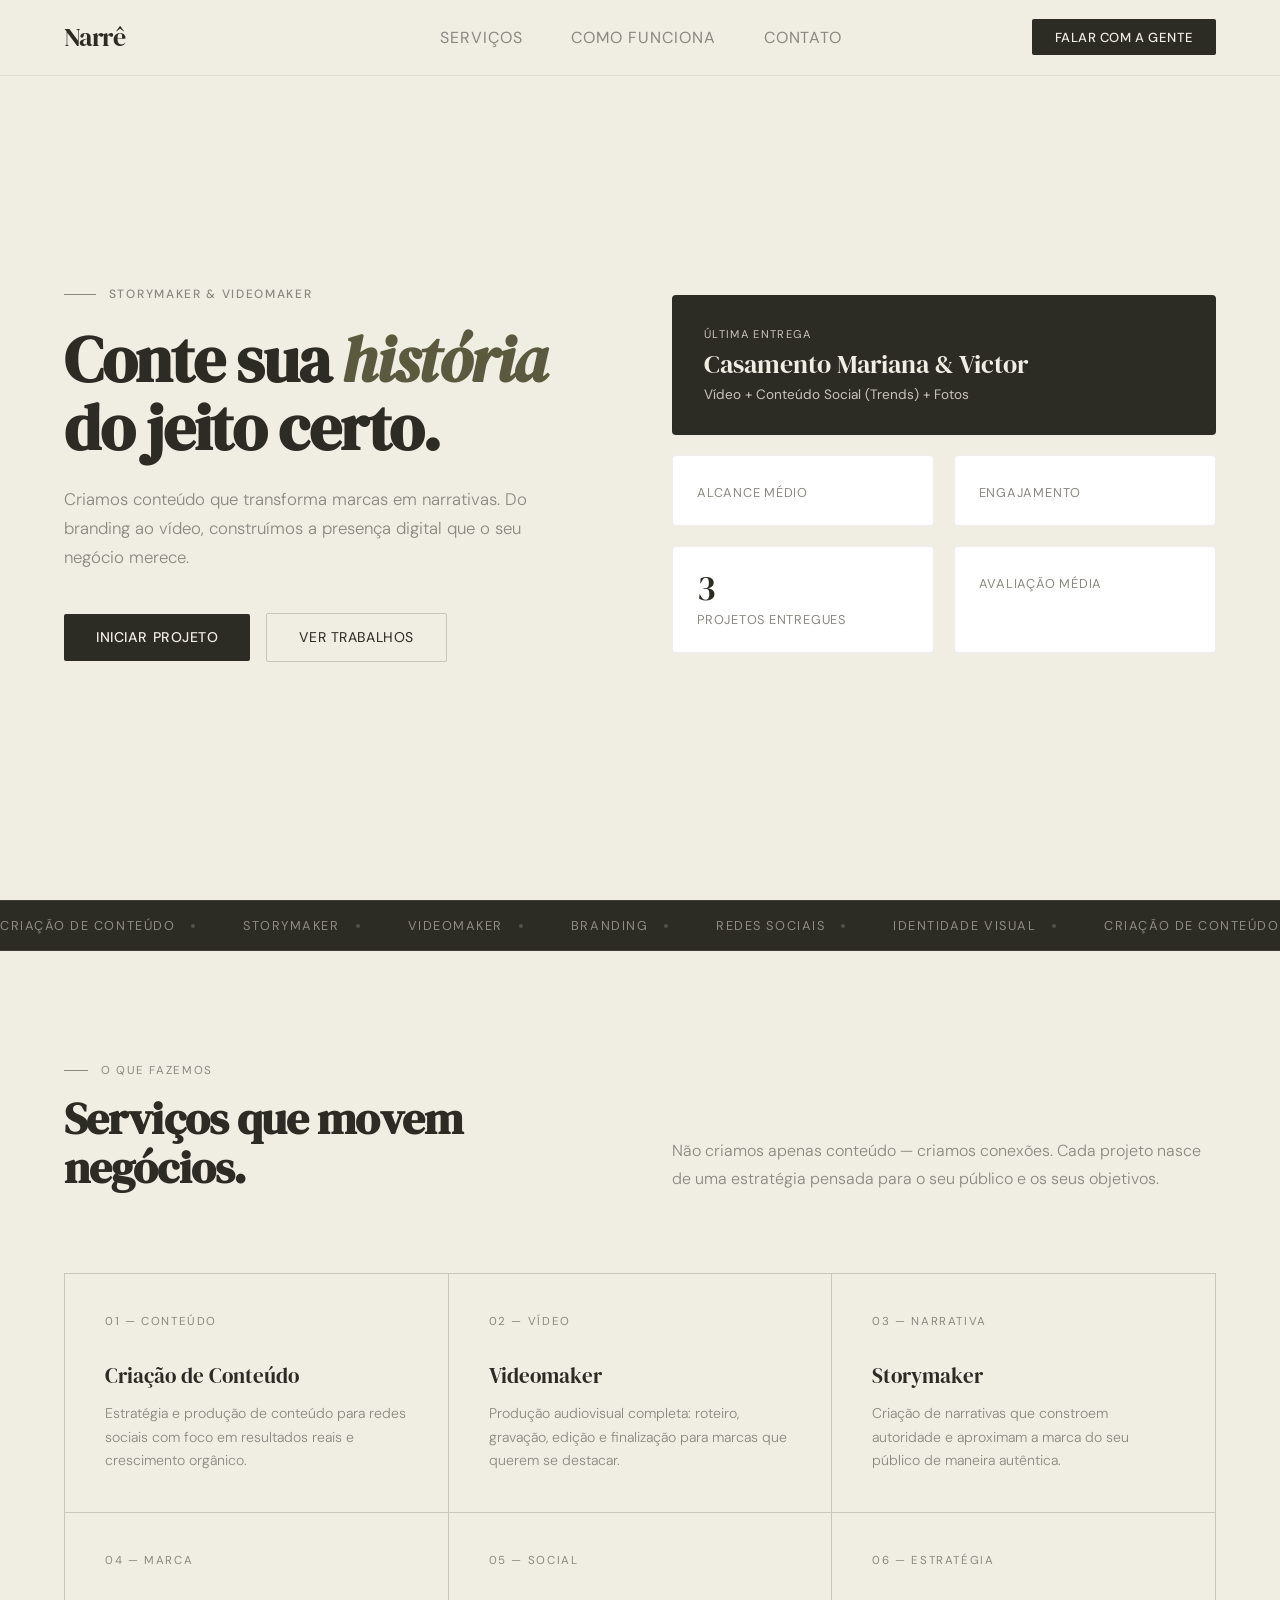
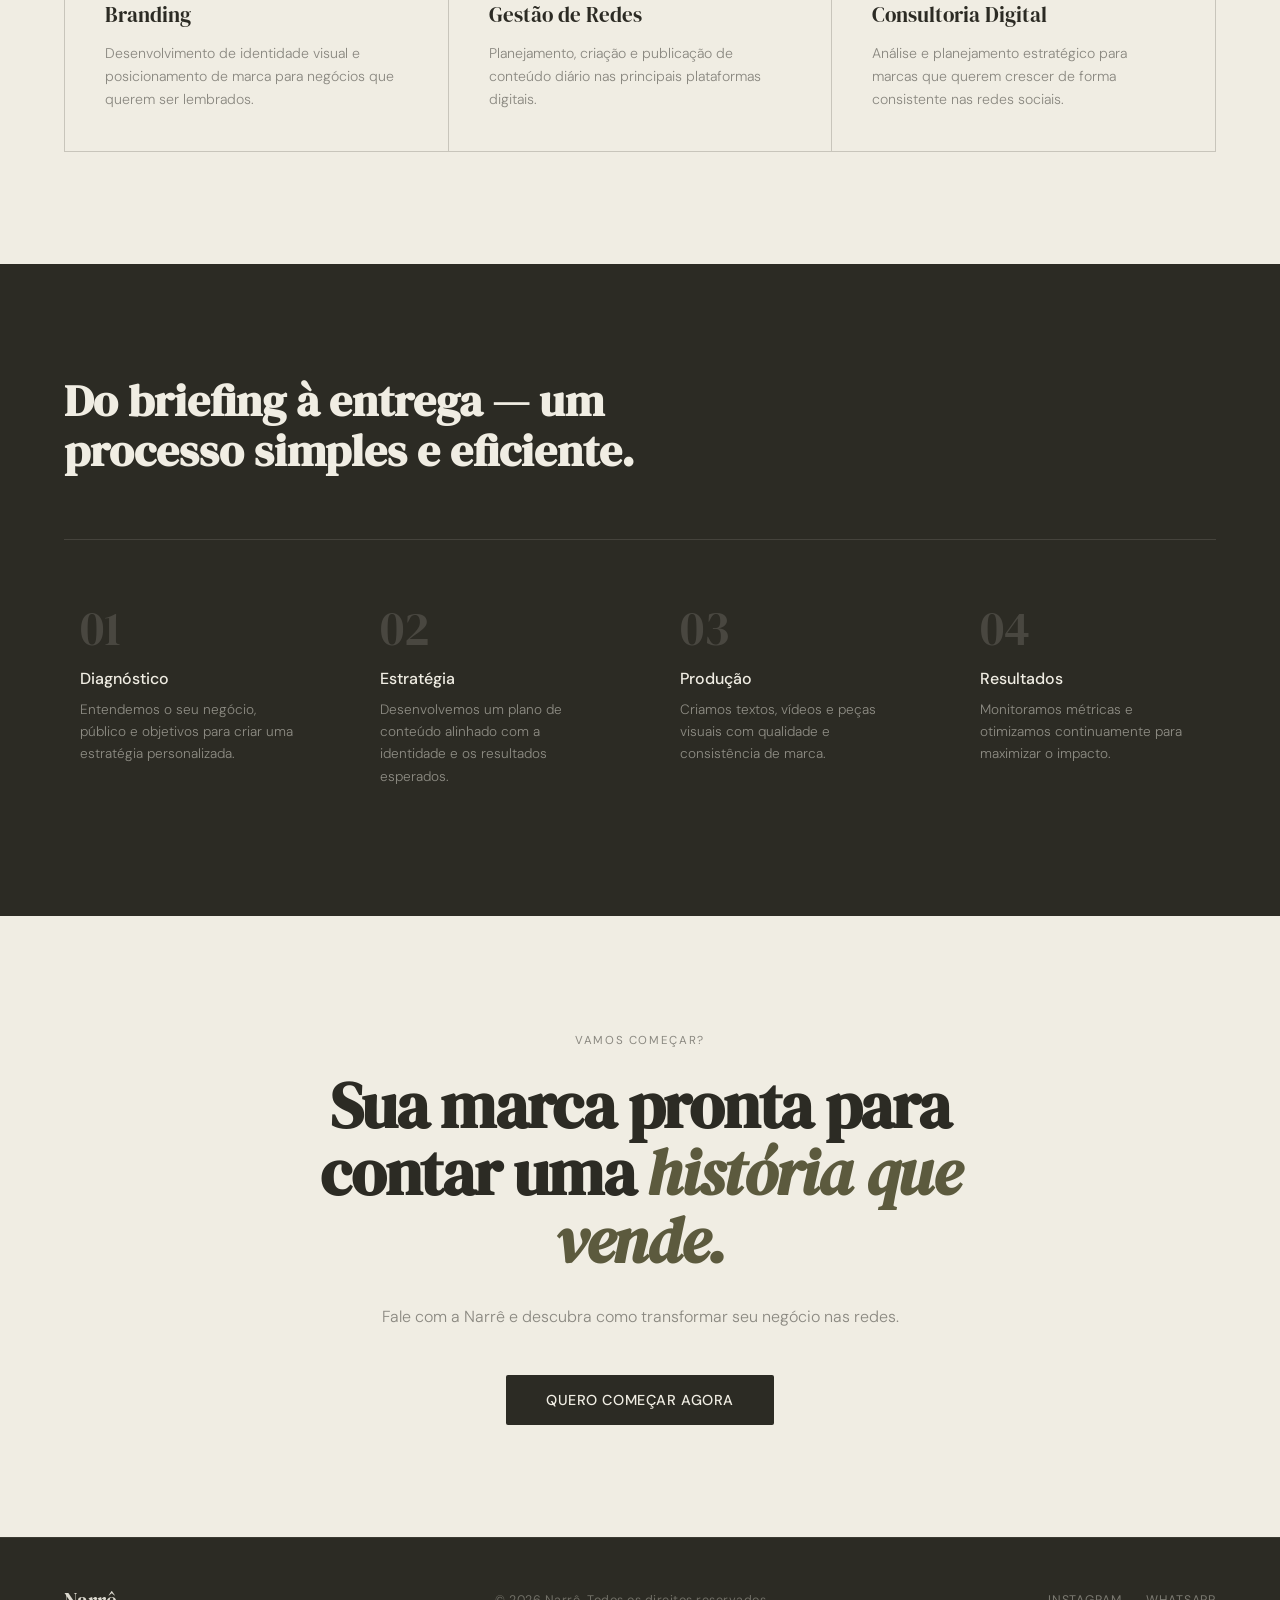
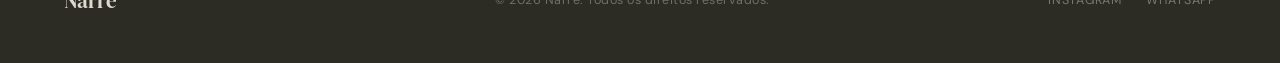
==== commit 8afc46f1: "alteracao no ultimo projeto e quantidade de entregas" ====
--- a/index.html
+++ b/index.html
@@ -35,8 +35,8 @@
  <div class="hero-visual">
     <div class="hero-card">
       <div class="hero-card-label">Última entrega</div>
-      <div class="hero-card-title">Aniversário da Hannah</div>
-      <div class="hero-card-sub"> Vídeo + Conteúdo Social + Fotos</div>
+      <div class="hero-card-title">Casamento Mariana & Victor</div>
+      <div class="hero-card-sub"> Vídeo + Conteúdo Social (Trends) + Fotos</div>
     </div>
     <div class="hero-stats">
       <div class="stat-card">
@@ -48,7 +48,7 @@
         <div class="stat-label">Engajamento</div>
       </div>
       <div class="stat-card">
-        <div class="stat-num">1</div>
+        <div class="stat-num">3</div>
         <div class="stat-label">Projetos entregues</div>
       </div>
       <div class="stat-card">
